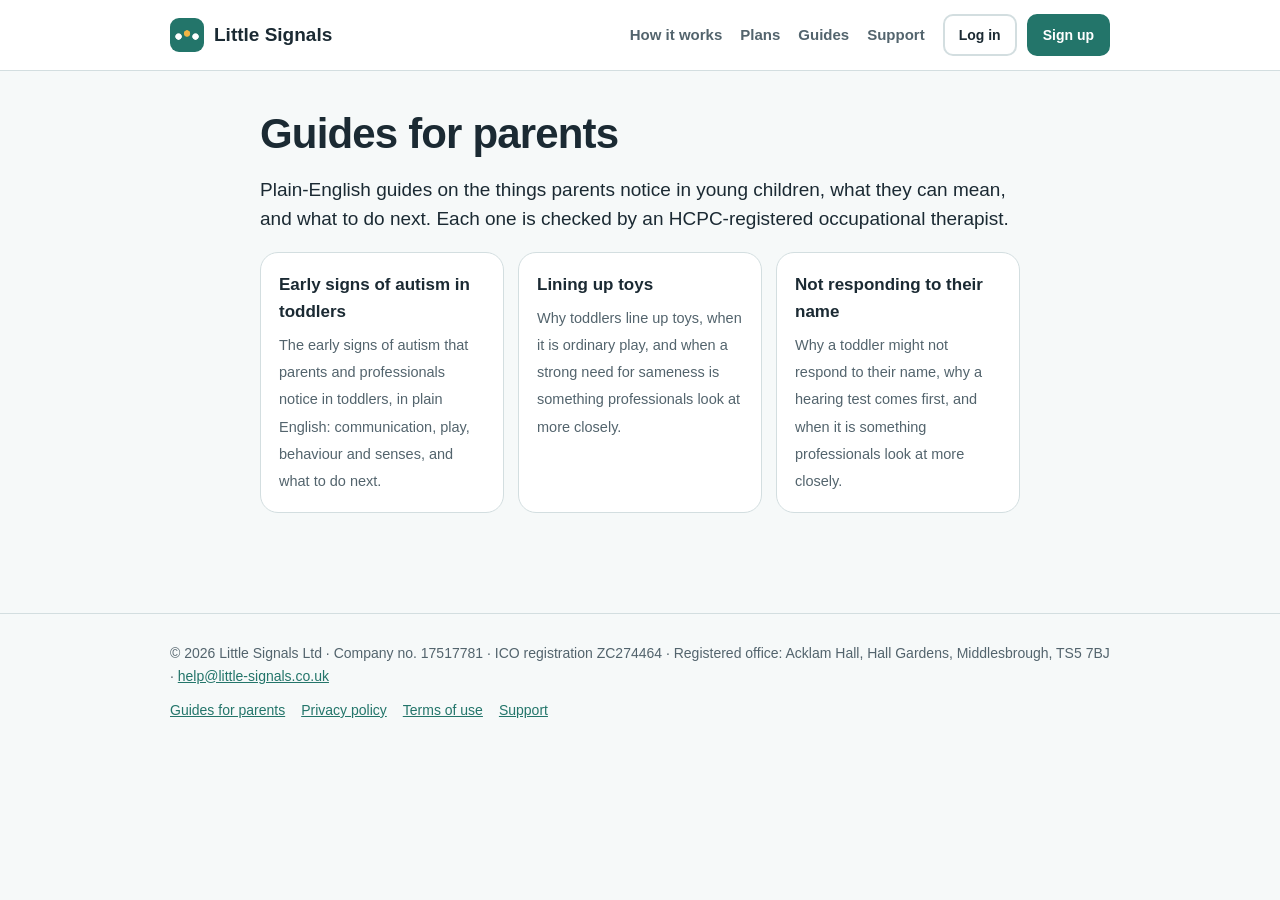
==== guides/index.html @ 9693d41c "Add files via upload" ====
<!doctype html>
<html lang="en-GB">
<head>
<meta charset="utf-8">
<meta name="viewport" content="width=device-width, initial-scale=1">
<title>Guides for parents · Little Signals</title>
<meta name="description" content="Plain-English guides for parents on early signs of autism, written with occupational therapists.">
<link rel="icon" href="/favicon.png">
<link rel="apple-touch-icon" href="/icon.png">
<link rel="stylesheet" href="/style.css">
</head>
<body>
<header class="site"><div class="wrap">
  <a class="brand" href="/"><img src="/icon.png" alt="">Little Signals</a>
  <nav class="top" aria-label="Main"><a class="hide-sm" href="/#how">How it works</a><a class="hide-sm" href="/#plans">Plans</a><a class="hide-sm" href="/guides/">Guides</a><a class="hide-sm" href="/support/">Support</a>
    <span class="acts"><a class="btn ghost sm" href="https://app.little-signals.co.uk/">Log in</a><a class="btn sm" href="https://app.little-signals.co.uk/">Sign up</a></span></nav>
</div></header>
<main>

<div class="wrap doc">
  <h1>Guides for parents</h1>
  <p class="glead">Plain-English guides on the things parents notice in young children, what they can mean, and what to do next. Each one is checked by an HCPC-registered occupational therapist.</p>
  <div class="glist"><a class="gcard" href="/guides/early-signs-of-autism-in-toddlers/"><b>Early signs of autism in toddlers</b><span>The early signs of autism that parents and professionals notice in toddlers, in plain English: communication, play, behaviour and senses, and what to do next.</span></a><a class="gcard" href="/guides/toddler-lining-up-toys/"><b>Lining up toys</b><span>Why toddlers line up toys, when it is ordinary play, and when a strong need for sameness is something professionals look at more closely.</span></a><a class="gcard" href="/guides/toddler-not-responding-to-name/"><b>Not responding to their name</b><span>Why a toddler might not respond to their name, why a hearing test comes first, and when it is something professionals look at more closely.</span></a></div>
</div>

</main>
<footer class="site"><div class="wrap">
  <span>© 2026 Little Signals Ltd · Company no. 17517781 · ICO registration ZC274464 · Registered office: Acklam Hall, Hall Gardens, Middlesbrough, TS5 7BJ · <a href="mailto:help@little-signals.co.uk">help@little-signals.co.uk</a></span>
  <nav aria-label="Legal"><a href="/guides/">Guides for parents</a><a href="/privacy/">Privacy policy</a><a href="/terms/">Terms of use</a><a href="/support/">Support</a></nav>
</div></footer>
</body>
</html>
---- style.css ----
:root{--bg:#F6F9F9;--surface:#fff;--sunk:#E9F0F1;--ink:#1B2A33;--muted:#53646D;--line:#D3DEE0;--accent:#23756A;--accent-ink:#fff;--accent-soft:#D6EBE6;--sun:#F2B544;--sun-soft:#FCEFD0;--sun-ink:#3A2A05}
@media (prefers-color-scheme:dark){:root{--bg:#111B20;--surface:#18252C;--sunk:#0E171B;--ink:#E6EEF0;--muted:#9AAEB5;--line:#2A3B43;--accent:#5CC2B1;--accent-ink:#0C1A1D;--accent-soft:#1B3A37;--sun-soft:#3A3020;--sun-ink:#F8E2B0}}
*{box-sizing:border-box}html{-webkit-text-size-adjust:100%}
body{margin:0;background:var(--bg);color:var(--ink);font:17px/1.6 -apple-system,BlinkMacSystemFont,"Segoe UI",Roboto,Helvetica,Arial,sans-serif}
a{color:var(--accent)}a:focus-visible,button:focus-visible{outline:3px solid var(--sun);outline-offset:2px}
.wrap{max-width:980px;margin:0 auto;padding:0 20px}
header.site{border-bottom:1px solid var(--line);background:var(--surface)}
header.site .wrap{display:flex;align-items:center;justify-content:space-between;gap:16px;padding-top:14px;padding-bottom:14px}
.brand{display:flex;align-items:center;gap:10px;text-decoration:none;color:var(--ink);font-weight:800;font-size:19px}
.brand img{width:34px;height:34px;border-radius:9px}
nav.top{display:flex;gap:18px;flex-wrap:wrap;font-size:15px}nav.top a{color:var(--muted);text-decoration:none;font-weight:600}nav.top a:hover{color:var(--accent)}
.hero{padding:64px 0 40px}
.eyebrow{font-size:13px;font-weight:800;letter-spacing:.08em;text-transform:uppercase;color:var(--accent);margin:0 0 10px}
h1{font-size:clamp(34px,6vw,54px);line-height:1.08;letter-spacing:-.02em;margin:0 0 18px;max-width:14ch}
.lede{font-size:19px;color:var(--muted);max-width:56ch;margin:0 0 26px}
.badge{display:inline-flex;align-items:center;gap:8px;background:var(--ink);color:var(--bg);padding:12px 18px;border-radius:12px;font-weight:700;font-size:15px}
.badge small{display:block;font-weight:500;opacity:.75;font-size:12px}
section{padding:40px 0}
h2{font-size:28px;letter-spacing:-.01em;margin:0 0 20px}
.steps{display:grid;grid-template-columns:repeat(auto-fit,minmax(240px,1fr));gap:16px;counter-reset:s;padding:0;margin:0;list-style:none}
.steps li{background:var(--surface);border:1px solid var(--line);border-radius:18px;padding:20px}
.steps li::before{counter-increment:s;content:counter(s);display:inline-grid;place-items:center;width:34px;height:34px;border-radius:50%;background:var(--accent-soft);color:var(--accent);font-weight:800;margin-bottom:10px}
.steps h3,.plan h3{margin:0 0 6px;font-size:18px}.ptop{display:flex;flex-direction:column;gap:8px;align-items:flex-start}.steps p,.plan p{margin:0;color:var(--muted);font-size:15.5px}
.plans{display:grid;grid-template-columns:repeat(auto-fit,minmax(250px,1fr));gap:16px}
.plan{background:var(--surface);border:1.5px solid var(--line);border-radius:18px;padding:22px;display:flex;flex-direction:column;gap:8px}
.plan.pop{border-color:var(--accent)}
.price{font-size:30px;font-weight:800;letter-spacing:-.01em}.price span{font-size:14px;font-weight:500;color:var(--muted)}
.tag{align-self:flex-start;background:var(--sun);color:#3A2A05;font-size:12px;font-weight:800;padding:2px 8px;border-radius:6px}
.plan ul{margin:6px 0 0;padding-left:18px;color:var(--muted);font-size:15px}
.note{background:var(--sun-soft);color:var(--sun-ink);border-radius:16px;padding:16px 18px;font-size:15.5px}
.card{background:var(--surface);border:1px solid var(--line);border-radius:18px;padding:22px}
.doc{padding:40px 0 60px;max-width:760px}
.doc h1{font-size:clamp(30px,5vw,42px);max-width:none}
.doc h2{font-size:21px;margin:34px 0 10px}
.doc p{margin:0 0 12px}
.draft{background:var(--sun-soft);color:var(--sun-ink);border-radius:12px;padding:12px 16px;font-size:14.5px;margin:0 0 24px}
.meta{color:var(--muted);font-size:14.5px;margin:-6px 0 22px}
footer.site{border-top:1px solid var(--line);margin-top:40px;padding:28px 0 40px;color:var(--muted);font-size:14px}
footer.site .wrap{display:flex;flex-wrap:wrap;justify-content:space-between;gap:12px}
footer.site nav{display:flex;gap:16px;flex-wrap:wrap}
details{background:var(--surface);border:1px solid var(--line);border-radius:14px;padding:14px 18px;margin:0 0 10px}
summary{cursor:pointer;font-weight:700}details p{margin:10px 0 0;color:var(--muted)}
.acts{display:flex;align-items:center;gap:10px}
.btn{display:inline-flex;align-items:center;justify-content:center;gap:6px;background:var(--accent);color:var(--accent-ink);font-weight:800;text-decoration:none;border-radius:12px;padding:12px 20px;font-size:15.5px;border:2px solid var(--accent)}
.btn:hover{filter:brightness(1.07)}
.btn.ghost{background:transparent;color:var(--ink);border-color:var(--line)}
.btn.sm{padding:8px 14px;font-size:14px;border-radius:10px}
nav.top a.btn{color:var(--accent-ink)}nav.top a.btn.ghost{color:var(--ink)}nav.top{align-items:center}
.btn.gold{background:var(--sun);border-color:var(--sun);color:#3A2A05}
.hero2{display:grid;grid-template-columns:1.1fr .9fr;gap:40px;align-items:stretch;padding:56px 0 30px}
.hero2 h1{max-width:none}
.cta-row{display:flex;flex-wrap:wrap;gap:10px;margin:4px 0 18px}
.ticks{list-style:none;padding:0;margin:0;display:grid;gap:8px}
.ticks li{display:flex;gap:10px;align-items:center;font-weight:600;font-size:15.5px}
.ticks li::before{content:"✓";display:inline-grid;place-items:center;width:24px;height:24px;border-radius:50%;background:var(--accent);color:var(--accent-ink);font-size:13px;font-weight:800;flex:none}
.phone{background:var(--surface);border:1px solid var(--line);border-radius:30px;padding:18px;box-shadow:0 18px 50px rgba(27,42,51,.14);max-width:360px;margin:0 auto;display:grid;gap:12px}
.ready{background:var(--sun);color:#3A2A05;border-radius:16px;padding:12px 14px;font-weight:800;font-size:15px}
.ready small{display:block;font-weight:500;font-size:13px}
.obs{display:grid;grid-template-columns:auto 1fr;gap:8px 10px;font-size:14px;align-items:start}
.ts{background:var(--accent-soft);color:var(--accent);font-weight:800;border-radius:7px;padding:1px 7px;font-variant-numeric:tabular-nums}
.obs p{margin:0}.obs p span{display:block;color:var(--muted);font-size:13px}
.lvlhead{display:flex;justify-content:space-between;align-items:center;margin-top:4px}.lvlhead span{font-weight:800}.lvlhead b{background:var(--accent-soft,#D6EBE6);color:var(--accent);font-size:13px;font-weight:800;padding:4px 10px;border-radius:999px}.lvlends{display:flex;justify-content:space-between;font-size:11.5px;color:var(--muted);margin-top:-4px}.sum{background:var(--bg);border:1px solid var(--line);border-left:4px solid var(--accent);border-radius:14px;padding:12px 14px;display:grid;gap:6px}.sum b{font-size:14px}.sum p{margin:0;font-size:13.5px;line-height:1.5}.sum small{font-size:12px;color:var(--muted)}.lvl{display:flex;gap:4px}.lvl i{flex:1;height:8px;border-radius:4px;background:var(--sunk)}.lvl i.on{background:var(--accent)}
.rep{display:flex;gap:8px;align-items:center;background:var(--accent-soft);border-radius:12px;padding:10px 12px;font-weight:700;font-size:14px}
.band{background:var(--surface);border:1px solid var(--line);border-radius:22px;padding:26px}
.chips{display:flex;flex-wrap:wrap;gap:8px;margin:14px 0 0}
.chips span{background:var(--bg);border:1px solid var(--line);border-radius:99px;padding:6px 12px;font-size:14.5px}
.steps4{display:grid;grid-template-columns:repeat(auto-fit,minmax(200px,1fr));gap:14px;counter-reset:s;padding:0;margin:0;list-style:none}
.steps4 li{background:var(--surface);border:1px solid var(--line);border-radius:18px;padding:20px}
.steps4 li::before{counter-increment:s;content:counter(s);display:inline-grid;place-items:center;width:32px;height:32px;border-radius:50%;background:var(--accent-soft);color:var(--accent);font-weight:800;margin-bottom:10px}
.steps4 h3{margin:0 0 6px;font-size:17px}.steps4 p{margin:0;color:var(--muted);font-size:15px}
.two{display:grid;grid-template-columns:1fr 1fr;gap:18px}
.feat{background:var(--surface);border:1px solid var(--line);border-radius:18px;padding:22px}
.feat h3{margin:0 0 8px;font-size:18px}.feat p{margin:0 0 8px;color:var(--muted);font-size:15.5px}
.feat ul{margin:0;padding-left:18px;color:var(--muted);font-size:15px}
.plan.q{background:#DCE7F4;border-color:transparent}.plan.f{background:#FBE3D6;border-color:transparent}
.plan.j{background:#23756A;border-color:transparent;color:#fff}.plan.j p,.plan.j ul,.plan.j .price span{color:#D6EBE6}
.plan .btn{margin-top:auto}
.plan.q .btn{background:#3466A0;border-color:#3466A0;color:#fff}.plan.f .btn{background:#C25E33;border-color:#C25E33;color:#fff}
@media (prefers-color-scheme:dark){.plan.q{background:#1A2838}.plan.f{background:#3A241B}.plan.j{background:#1E6157}}
.final{background:#23756A;color:#fff;border-radius:24px;padding:34px;text-align:center;display:grid;gap:12px;justify-items:center}
.final h2{margin:0;color:#fff}.final p{margin:0;color:#D6EBE6;max-width:52ch}
@media (max-width:860px){.hero2,.two{grid-template-columns:1fr}.hero2{padding-top:36px}}
@media (max-width:560px){header.site .wrap{flex-wrap:wrap;gap:10px}nav.top .hide-sm{display:none}.hero{padding-top:40px}}

.free{background:var(--surface);border:1px solid var(--line);border-radius:28px;padding:36px}
.freetag{display:inline-block;background:var(--sun);color:#3A2A05;font-weight:800;font-size:13px;padding:5px 12px;border-radius:999px;letter-spacing:.04em}
.free h2{margin:14px 0 10px}.free .lede{max-width:640px;margin:0 0 22px}
.tiles{display:grid;grid-template-columns:repeat(auto-fit,minmax(240px,1fr));gap:14px}
.tile{border-radius:18px;padding:18px;display:grid;gap:6px;align-content:start;color:#1B2A33}
.tile .e{font-size:26px}.tile h3{margin:0;font-size:17px}.tile p{margin:0;font-size:14.5px;line-height:1.5;color:#33434c}
.tile .chips{display:flex;flex-wrap:wrap;gap:6px;margin-top:4px}.tile .chips span{background:rgba(255,255,255,.75);border:0;border-radius:999px;padding:3px 10px;font-size:12.5px;font-weight:700}
.freecta{display:flex;gap:16px;align-items:center;margin-top:24px;flex-wrap:wrap}.freecta small{color:var(--muted);font-size:14px}
.cmp{margin-top:20px;background:var(--bg);border:1px solid var(--line);border-radius:16px;padding:14px 18px;display:flex;gap:12px;align-items:center;font-size:15px}.cmp b{color:var(--accent)}
.herol{display:flex;flex-direction:column}.herol .ticks{margin-bottom:28px}.herol .worry{margin-top:auto !important}@media (min-width:861px){.hero2 .eyebrow{font-size:16.5px;letter-spacing:.01em;line-height:1.35;margin-bottom:25.8px}.hero2 h1{font-size:46px}.herol{padding-bottom:44px}.herer{display:flex;flex-direction:column}.herer .phone{flex:1;display:flex;flex-direction:column;gap:12px;width:100%;box-sizing:border-box}.herer .phone .rep{margin-top:auto}}.worry .chips span{font-size:13.5px;padding:5px 11px}.worry{padding:22px 24px}.worry h2{font-size:22px;margin:0 0 6px}.worry p{margin:0;color:var(--muted)}
.glead{font-size:19px;line-height:1.55;color:var(--ink);margin:6px 0 18px}.doc ul,.doc ol{padding-left:22px;margin:0 0 14px}.doc li{margin:0 0 7px}.gmeta{color:var(--muted);font-size:14px;margin:0 0 18px}.crumb{font-size:14px;margin:0 0 10px}.gcta{margin-top:36px;background:var(--accent-soft);border-radius:22px;padding:24px}.gcta h2{margin-top:0}.gcta .small{font-size:13px;color:var(--muted);margin:0}.gsrc{font-size:13.5px;color:var(--muted);margin-top:26px}.glist{display:grid;grid-template-columns:repeat(auto-fit,minmax(230px,1fr));gap:14px;margin-top:18px}.gcard{display:block;background:var(--surface);border:1px solid var(--line);border-radius:18px;padding:18px;text-decoration:none;color:var(--ink)}.gcard b{display:block;font-size:17px;margin-bottom:6px}.gcard span{color:var(--muted);font-size:14.5px}.gcard:hover{border-color:var(--accent)}
@media (max-width:600px){.plans{gap:10px}.plan{display:grid;grid-template-columns:1fr auto;column-gap:10px;row-gap:5px;padding:14px 16px;align-items:center}.ptop{gap:4px!important}.plan .tag{font-size:11px}.plan h3{margin:0;font-size:17px}.plan .price{font-size:22px;text-align:right;white-space:nowrap}.plan .price span{font-size:12px}.plan p{grid-column:1/-1;font-size:13.5px;line-height:1.4}.plan ul{display:none}.plan .btn{grid-column:1/-1;padding:9px 14px;font-size:15px;margin-top:2px;text-align:center}.free{padding:22px 16px;border-radius:22px}.free .hm,.tile p,.tile .chips,.cmp,.feat ul{display:none}.tiles{grid-template-columns:1fr 1fr;gap:10px}.tile{padding:14px 12px;gap:4px}.tile .e{font-size:22px}.tile h3{font-size:15px;line-height:1.25}.free h2{font-size:24px}.freecta{margin-top:16px}}
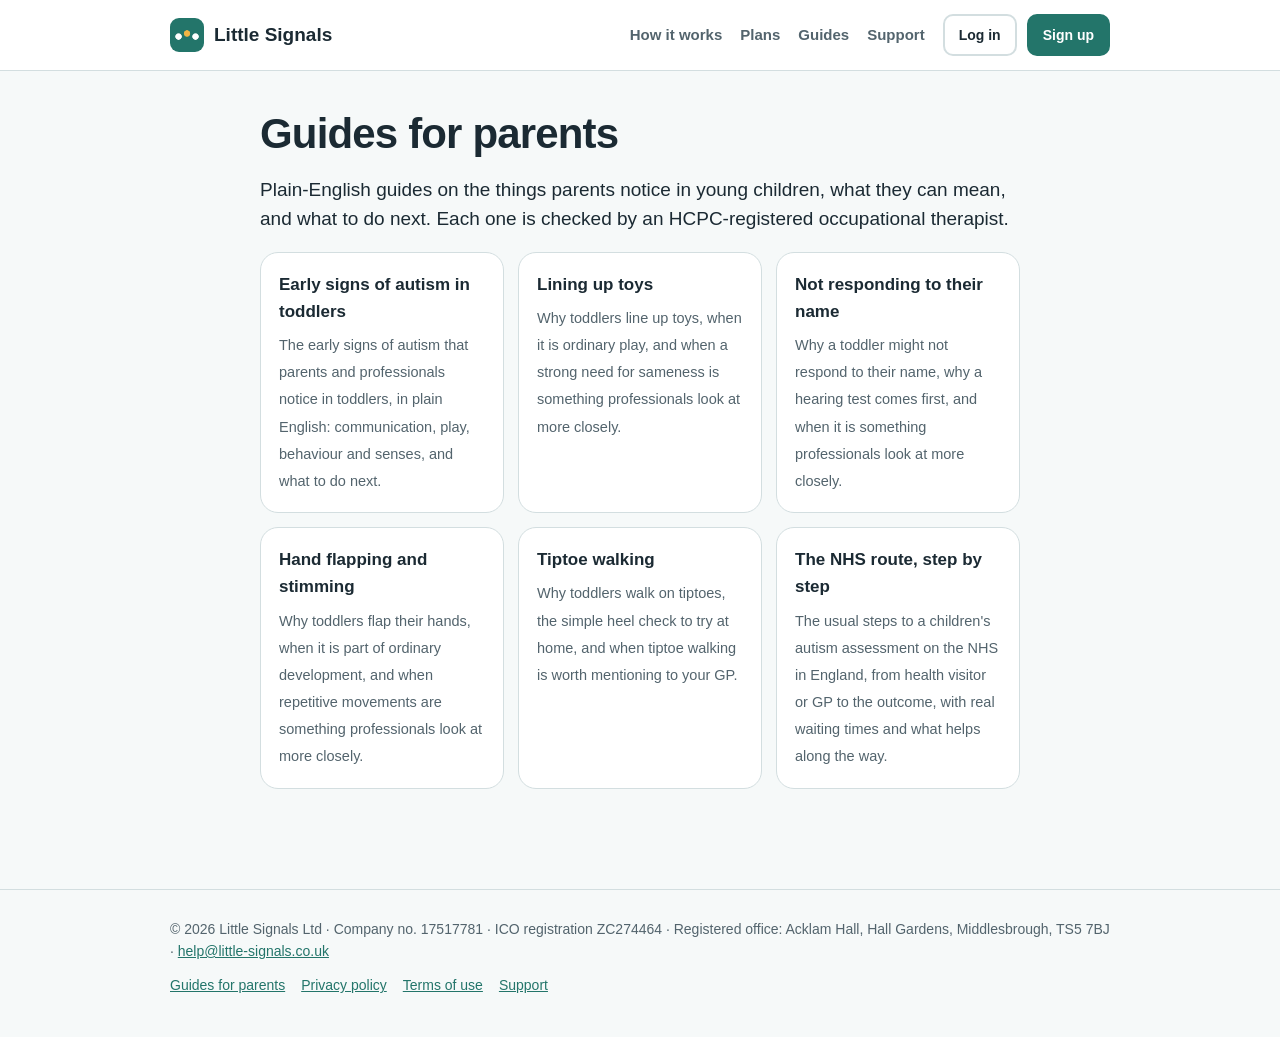
==== commit 4358a159: "Add files via upload" ====
--- a/guides/index.html
+++ b/guides/index.html
@@ -20,7 +20,7 @@
 <div class="wrap doc">
   <h1>Guides for parents</h1>
   <p class="glead">Plain-English guides on the things parents notice in young children, what they can mean, and what to do next. Each one is checked by an HCPC-registered occupational therapist.</p>
-  <div class="glist"><a class="gcard" href="/guides/early-signs-of-autism-in-toddlers/"><b>Early signs of autism in toddlers</b><span>The early signs of autism that parents and professionals notice in toddlers, in plain English: communication, play, behaviour and senses, and what to do next.</span></a><a class="gcard" href="/guides/toddler-lining-up-toys/"><b>Lining up toys</b><span>Why toddlers line up toys, when it is ordinary play, and when a strong need for sameness is something professionals look at more closely.</span></a><a class="gcard" href="/guides/toddler-not-responding-to-name/"><b>Not responding to their name</b><span>Why a toddler might not respond to their name, why a hearing test comes first, and when it is something professionals look at more closely.</span></a></div>
+  <div class="glist"><a class="gcard" href="/guides/early-signs-of-autism-in-toddlers/"><b>Early signs of autism in toddlers</b><span>The early signs of autism that parents and professionals notice in toddlers, in plain English: communication, play, behaviour and senses, and what to do next.</span></a><a class="gcard" href="/guides/toddler-lining-up-toys/"><b>Lining up toys</b><span>Why toddlers line up toys, when it is ordinary play, and when a strong need for sameness is something professionals look at more closely.</span></a><a class="gcard" href="/guides/toddler-not-responding-to-name/"><b>Not responding to their name</b><span>Why a toddler might not respond to their name, why a hearing test comes first, and when it is something professionals look at more closely.</span></a><a class="gcard" href="/guides/toddler-hand-flapping/"><b>Hand flapping and stimming</b><span>Why toddlers flap their hands, when it is part of ordinary development, and when repetitive movements are something professionals look at more closely.</span></a><a class="gcard" href="/guides/toddler-toe-walking/"><b>Tiptoe walking</b><span>Why toddlers walk on tiptoes, the simple heel check to try at home, and when tiptoe walking is worth mentioning to your GP.</span></a><a class="gcard" href="/guides/autism-assessment-for-children-nhs-route/"><b>The NHS route, step by step</b><span>The usual steps to a children&#x27;s autism assessment on the NHS in England, from health visitor or GP to the outcome, with real waiting times and what helps along the way.</span></a></div>
 </div>
 
 </main>
